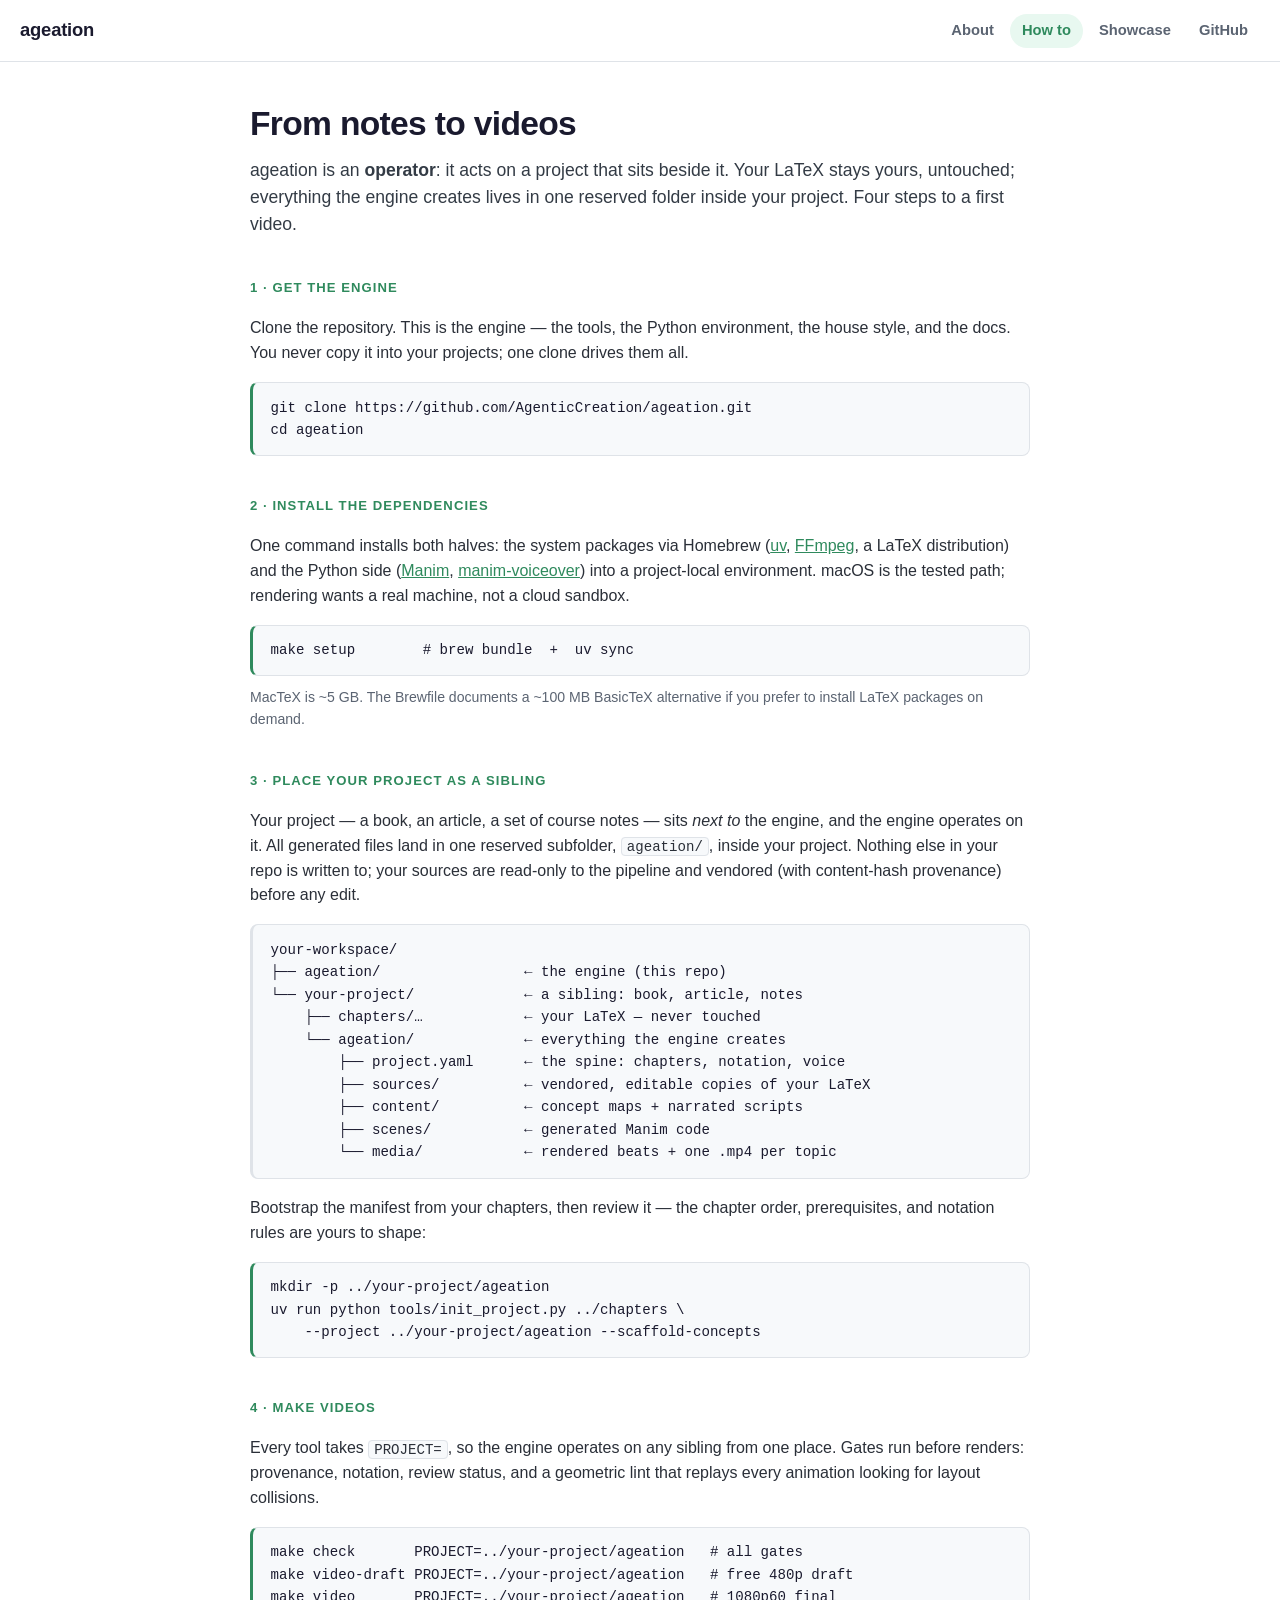
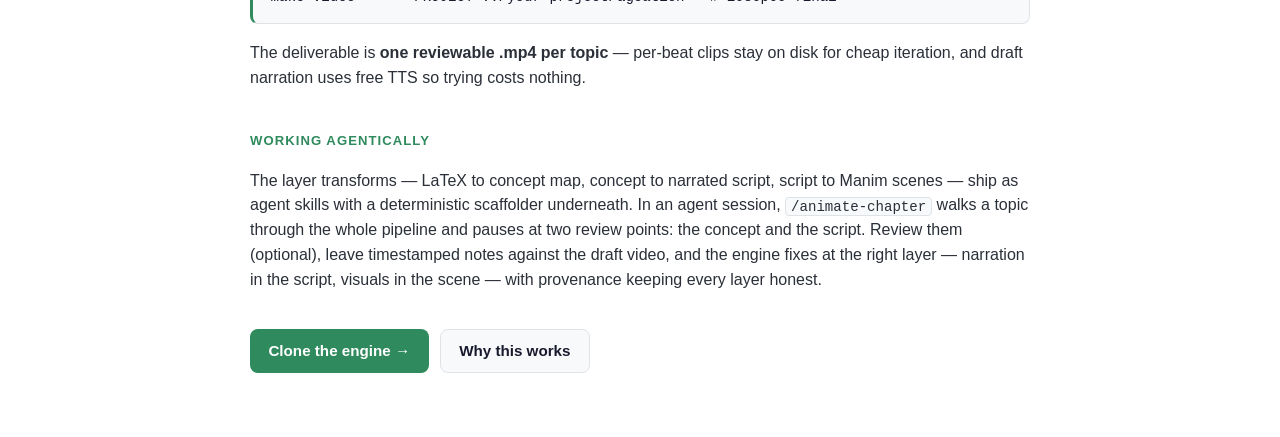
==== site/howto.html @ 99934d0f "Add the How-to tab: clone, install, sibling project, operate. A second page in the family style walk" ====
<!DOCTYPE html>
<html lang="en">
<head>
  <meta charset="utf-8" />
  <meta name="viewport" content="width=device-width, initial-scale=1" />
  <title>How to · ageation</title>
  <link rel="stylesheet" href="style.css" />
</head>
<body class="page-howto">
  <header class="nav">
    <a class="brand" href="index.html">ageation</a>
    <div class="links">
      <a href="index.html">About</a>
      <a href="howto.html" aria-current="page">How to</a>
      <a href="https://www.youtube.com/playlist?list=PLZzFXOuI8eaY">Showcase</a>
      <a href="https://github.com/AgenticCreation/ageation">GitHub</a>
    </div>
  </header>

  <main class="wrap">
    <section class="hero">
      <h1>From notes to videos</h1>
      <p class="lead">
        ageation is an <strong>operator</strong>: it acts on a project that sits
        beside it. Your LaTeX stays yours, untouched; everything the engine
        creates lives in one reserved folder inside your project. Four steps to
        a first video.
      </p>
    </section>

    <h2 class="section-title">1 · Get the engine</h2>
    <p class="desc">Clone the repository. This is the engine — the tools, the
      Python environment, the house style, and the docs. You never copy it
      into your projects; one clone drives them all.</p>
    <pre class="code"><code>git clone https://github.com/AgenticCreation/ageation.git
cd ageation</code></pre>

    <h2 class="section-title">2 · Install the dependencies</h2>
    <p class="desc">One command installs both halves: the system packages via
      Homebrew (<a href="https://docs.astral.sh/uv/">uv</a>,
      <a href="https://ffmpeg.org/">FFmpeg</a>, a LaTeX distribution) and the
      Python side (<a href="https://www.manim.community/">Manim</a>,
      <a href="https://voiceover.manim.community/">manim-voiceover</a>) into a
      project-local environment. macOS is the tested path; rendering wants a
      real machine, not a cloud sandbox.</p>
    <pre class="code"><code>make setup        # brew bundle  +  uv sync</code></pre>
    <p class="aside">MacTeX is ~5&nbsp;GB. The Brewfile documents a ~100&nbsp;MB
      BasicTeX alternative if you prefer to install LaTeX packages on demand.</p>

    <h2 class="section-title">3 · Place your project as a sibling</h2>
    <p class="desc">Your project — a book, an article, a set of course notes —
      sits <em>next to</em> the engine, and the engine operates on it. All
      generated files land in one reserved subfolder, <code>ageation/</code>,
      inside your project. Nothing else in your repo is written to; your
      sources are read-only to the pipeline and vendored (with content-hash
      provenance) before any edit.</p>
    <pre class="tree"><code>your-workspace/
├── ageation/                 ← the engine (this repo)
└── your-project/             ← a sibling: book, article, notes
    ├── chapters/…            ← your LaTeX — never touched
    └── ageation/             ← everything the engine creates
        ├── project.yaml      ← the spine: chapters, notation, voice
        ├── sources/          ← vendored, editable copies of your LaTeX
        ├── content/          ← concept maps + narrated scripts
        ├── scenes/           ← generated Manim code
        └── media/            ← rendered beats + one .mp4 per topic</code></pre>
    <p class="desc">Bootstrap the manifest from your chapters, then review it —
      the chapter order, prerequisites, and notation rules are yours to shape:</p>
    <pre class="code"><code>mkdir -p ../your-project/ageation
uv run python tools/init_project.py ../chapters \
    --project ../your-project/ageation --scaffold-concepts</code></pre>

    <h2 class="section-title">4 · Make videos</h2>
    <p class="desc">Every tool takes <code>PROJECT=</code>, so the engine
      operates on any sibling from one place. Gates run before renders:
      provenance, notation, review status, and a geometric lint that replays
      every animation looking for layout collisions.</p>
    <pre class="code"><code>make check       PROJECT=../your-project/ageation   # all gates
make video-draft PROJECT=../your-project/ageation   # free 480p draft
make video       PROJECT=../your-project/ageation   # 1080p60 final</code></pre>
    <p class="desc">The deliverable is <strong>one reviewable .mp4 per
      topic</strong> — per-beat clips stay on disk for cheap iteration, and
      draft narration uses free TTS so trying costs nothing.</p>

    <h2 class="section-title">Working agentically</h2>
    <p class="desc">The layer transforms — LaTeX to concept map, concept to
      narrated script, script to Manim scenes — ship as agent skills with a
      deterministic scaffolder underneath. In an agent session,
      <code>/animate-chapter</code> walks a topic through the whole pipeline
      and pauses at two review points: the concept and the script. Review them
      (optional), leave timestamped notes against the draft video, and the
      engine fixes at the right layer — narration in the script, visuals in
      the scene — with provenance keeping every layer honest.</p>

    <div class="cta">
      <a class="primary" href="https://github.com/AgenticCreation/ageation">Clone the engine →</a>
      <a class="secondary" href="index.html">Why this works</a>
    </div>
  </main>
</body>
</html>
---- site/style.css ----
/* ageation site — same family as the probability course site (same layout,
   typography, and components), with its own accent hue. */
:root {
  --ink: #1a1a2e;
  --muted: #5b6472;
  --accent: #2f8a5d;
  --accent-soft: #e8f8f0;
  --line: #dfe3e8;
  --bg: #ffffff;
  --card: #f7f9fb;
}
* { box-sizing: border-box; }
html, body { margin: 0; }
body {
  font-family: -apple-system, BlinkMacSystemFont, "Segoe UI", Roboto, Helvetica, Arial, sans-serif;
  color: var(--ink);
  background: var(--bg);
  line-height: 1.55;
}
a { color: var(--accent); }

/* ---- shared top nav ---- */
.nav {
  display: flex; align-items: center; justify-content: space-between;
  gap: 1rem; flex-wrap: wrap;
  padding: .85rem 1.25rem; border-bottom: 1px solid var(--line);
}
.nav .brand { font-weight: 700; font-size: 1.15rem; color: var(--ink); text-decoration: none; letter-spacing: -0.01em; }
.nav .links { display: flex; gap: .25rem; flex-wrap: wrap; }
.nav .links a {
  padding: .35rem .75rem; border-radius: 999px; text-decoration: none;
  color: var(--muted); font-size: .92rem; font-weight: 550;
}
.nav .links a:hover { background: var(--card); color: var(--ink); }
.nav .links a[aria-current="page"] { background: var(--accent-soft); color: var(--accent); }

/* ---- landing / About page ---- */
.wrap { max-width: 820px; margin: 0 auto; padding: 2.25rem 1.25rem 4rem; }
.hero h1 { font-size: 2.1rem; margin: 0 0 .4rem; letter-spacing: -0.02em; }
.hero .lead { font-size: 1.1rem; color: #333b45; margin: 0 0 1.1rem; }
.desc { margin: 0 0 1rem; color: #2a2f38; }
.section-title {
  font-size: .82rem; text-transform: uppercase; letter-spacing: .08em;
  color: var(--accent); font-weight: 700; margin: 2.5rem 0 1.1rem;
}
.objectives { counter-reset: obj; list-style: none; padding: 0; margin: 0; }
.objectives li { position: relative; padding: 0 0 1.15rem 2.7rem; margin: 0; color: #2a2f38; }
.objectives li::before {
  counter-increment: obj; content: counter(obj);
  position: absolute; left: 0; top: .05rem;
  width: 1.75rem; height: 1.75rem; border-radius: 50%;
  background: var(--accent-soft); color: var(--accent);
  font-weight: 700; font-size: .85rem;
  display: flex; align-items: center; justify-content: center;
}
.cta { display: flex; gap: .7rem; flex-wrap: wrap; margin-top: 2.25rem; }
.cta a {
  display: inline-flex; align-items: center; gap: .4rem;
  padding: .6rem 1.15rem; border-radius: 8px; text-decoration: none;
  font-weight: 600; font-size: .95rem;
}
.cta a.primary { background: var(--accent); color: #fff; }
.cta a.primary:hover { background: #226b46; }
.cta a.secondary { border: 1px solid var(--line); color: var(--ink); background: var(--card); }
.cta a.secondary:hover { border-color: var(--accent); }

/* ---- the "why now" syllogism ---- */
.syllogism {
  display: flex; flex-direction: column; gap: .55rem;
  margin: 0 0 1.25rem;
}
.syllogism .claim {
  background: var(--card); border: 1px solid var(--line);
  border-radius: 10px; padding: .7rem 1rem;
  font-size: 1.02rem; color: #2a2f38;
}
.syllogism .claim .term { font-weight: 700; color: var(--ink); }
.syllogism .claim a.term { color: var(--accent); text-decoration: none; }
.syllogism .claim a.term:hover { text-decoration: underline; }
.syllogism .conclusion {
  background: var(--accent-soft); border-color: var(--accent);
  color: var(--ink); font-weight: 600;
}

/* ---- how-to page ---- */
pre.code, pre.tree {
  background: var(--card); border: 1px solid var(--line);
  border-left: 3px solid var(--accent);
  border-radius: 8px; padding: .85rem 1.1rem;
  overflow-x: auto; margin: 0 0 1.1rem;
}
pre.code code, pre.tree code {
  font-family: ui-monospace, "SF Mono", SFMono-Regular, Menlo, Consolas, monospace;
  font-size: .88rem; color: var(--ink); line-height: 1.6;
}
pre.tree { border-left-color: var(--line); }
p.desc code, li code {
  font-family: ui-monospace, "SF Mono", SFMono-Regular, Menlo, Consolas, monospace;
  font-size: .88em; background: var(--card);
  border: 1px solid var(--line); border-radius: 4px; padding: .05em .35em;
}
.aside { font-size: .88rem; color: var(--muted); margin: -0.4rem 0 1.1rem; }

/* ---- under the hood ---- */
.chips { display: flex; flex-wrap: wrap; gap: .4rem; }
.chip { font-size: .82rem; padding: .2rem .6rem; border-radius: 999px; }
.chip.tool { background: var(--accent-soft); color: var(--accent); cursor: help; }
.chip.none { background: var(--card); color: var(--muted); }
.version { margin-top: .9rem; font-size: .85rem; color: var(--muted); }
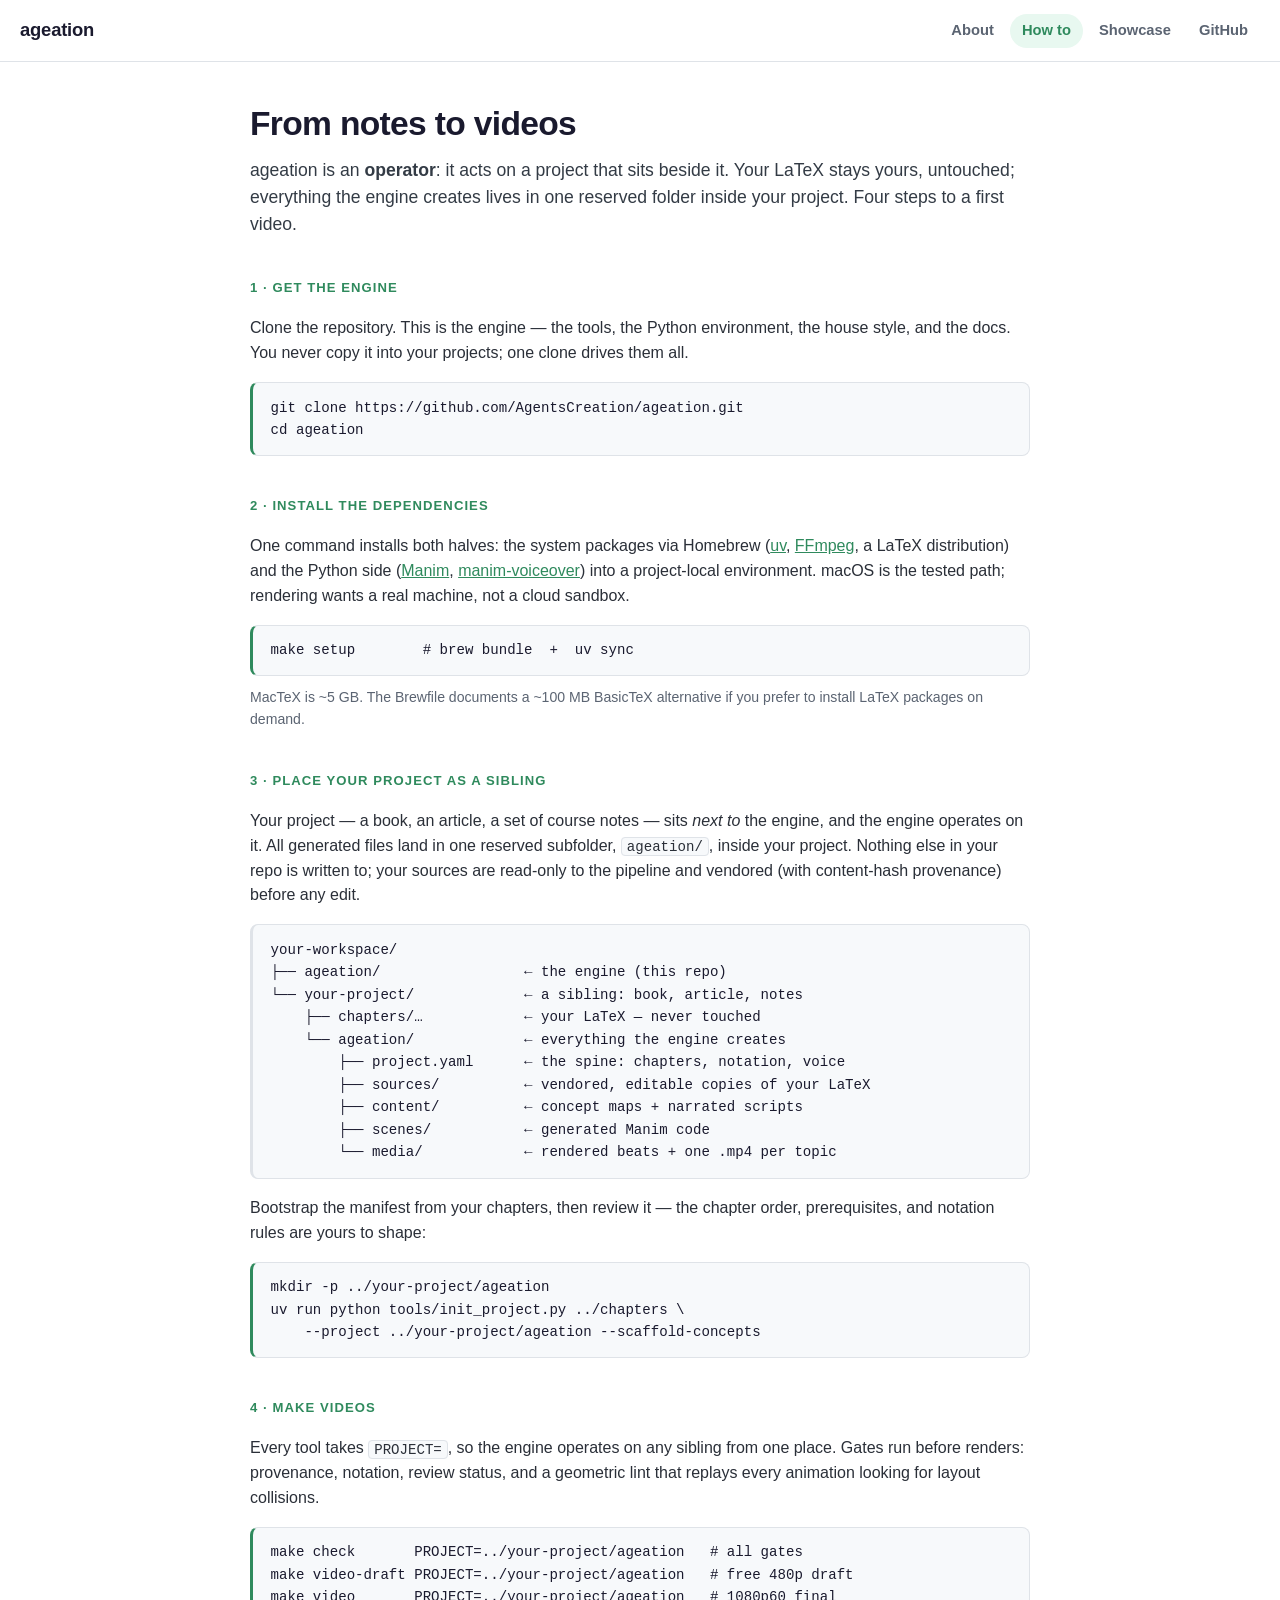
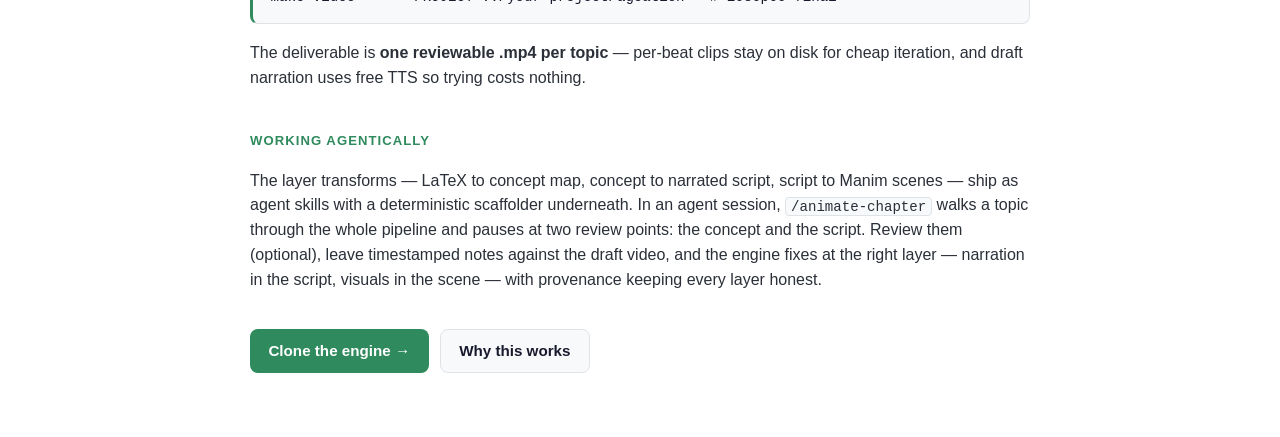
==== commit 64d0e373: "Site: static-only, drop the generated data strip, repoint links to AgentsCreation The About page's '" ====
--- a/site/howto.html
+++ b/site/howto.html
@@ -13,7 +13,7 @@
       <a href="index.html">About</a>
       <a href="howto.html" aria-current="page">How to</a>
       <a href="https://www.youtube.com/playlist?list=PLZzFXOuI8eaY">Showcase</a>
-      <a href="https://github.com/AgenticCreation/ageation">GitHub</a>
+      <a href="https://github.com/AgentsCreation/ageation">GitHub</a>
     </div>
   </header>
 
@@ -32,7 +32,7 @@
     <p class="desc">Clone the repository. This is the engine — the tools, the
       Python environment, the house style, and the docs. You never copy it
       into your projects; one clone drives them all.</p>
-    <pre class="code"><code>git clone https://github.com/AgenticCreation/ageation.git
+    <pre class="code"><code>git clone https://github.com/AgentsCreation/ageation.git
 cd ageation</code></pre>
 
     <h2 class="section-title">2 · Install the dependencies</h2>
@@ -93,7 +93,7 @@
       the scene — with provenance keeping every layer honest.</p>
 
     <div class="cta">
-      <a class="primary" href="https://github.com/AgenticCreation/ageation">Clone the engine →</a>
+      <a class="primary" href="https://github.com/AgentsCreation/ageation">Clone the engine →</a>
       <a class="secondary" href="index.html">Why this works</a>
     </div>
   </main>
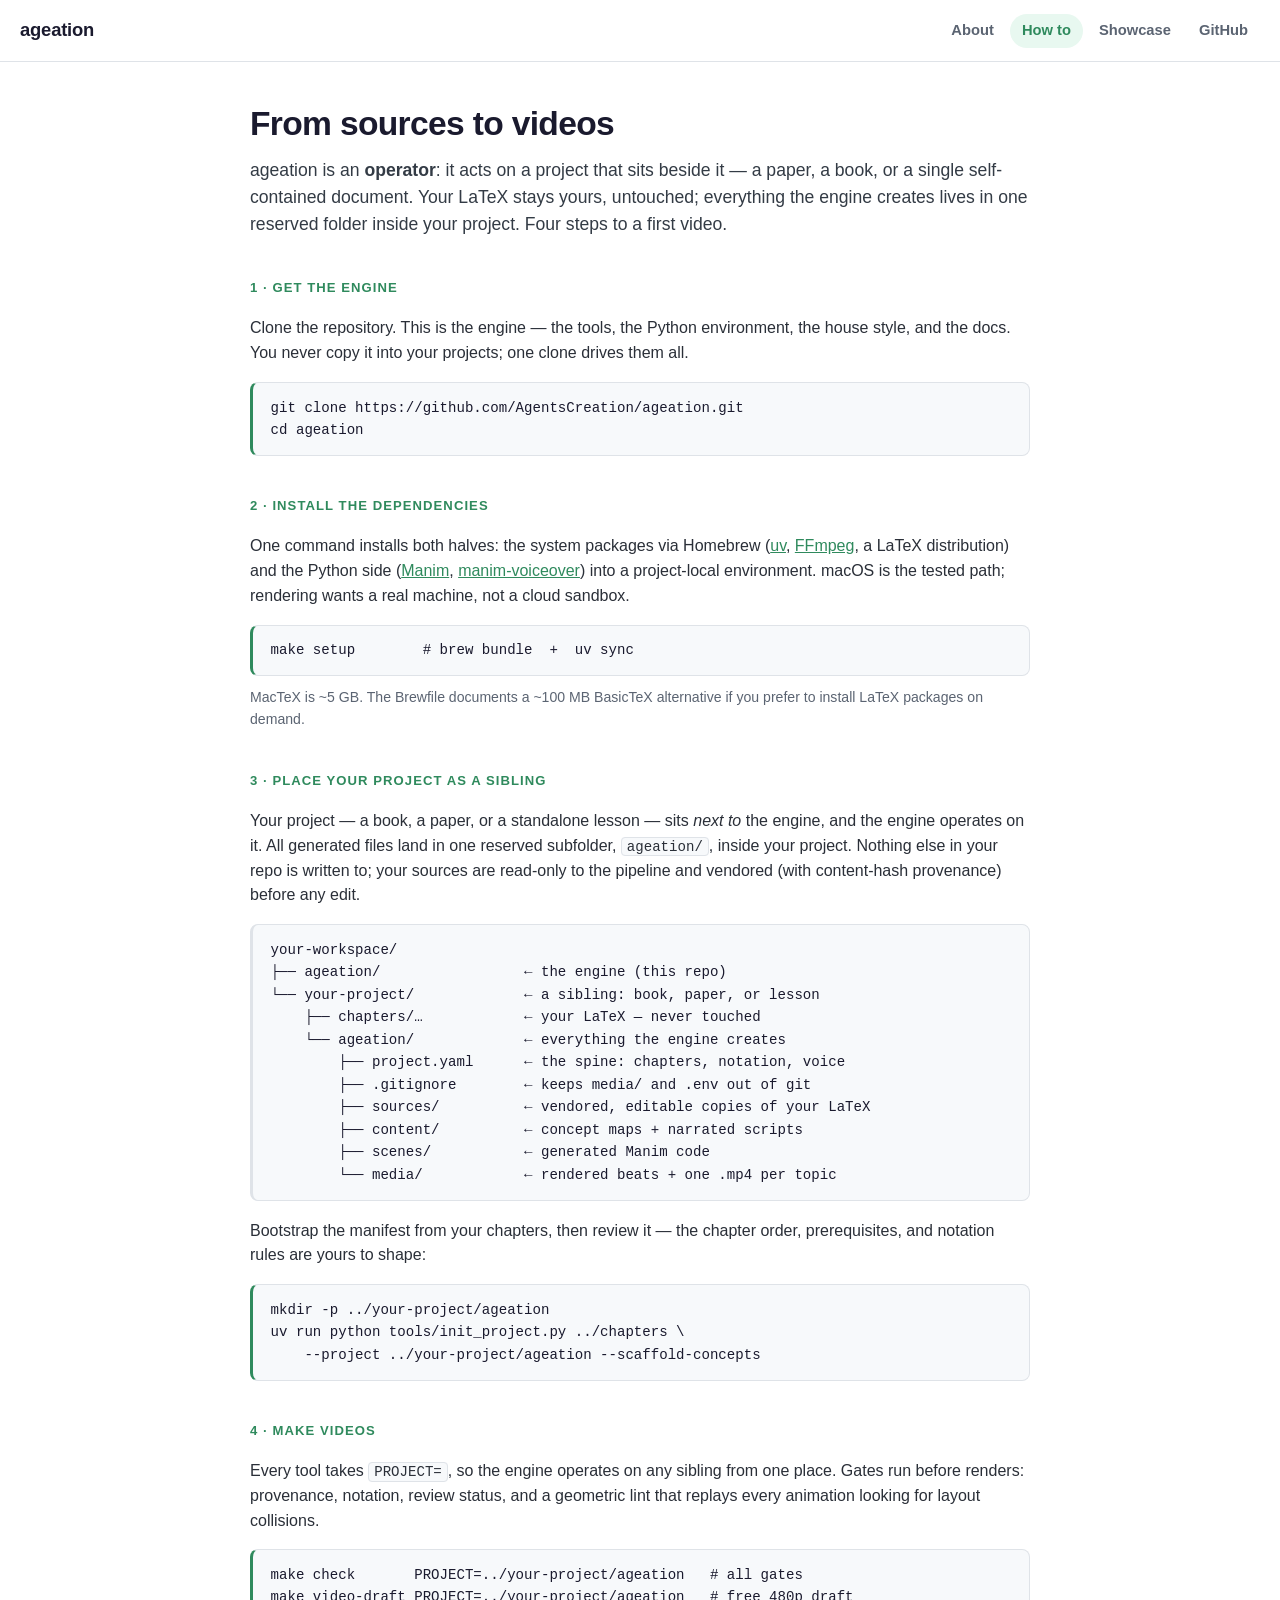
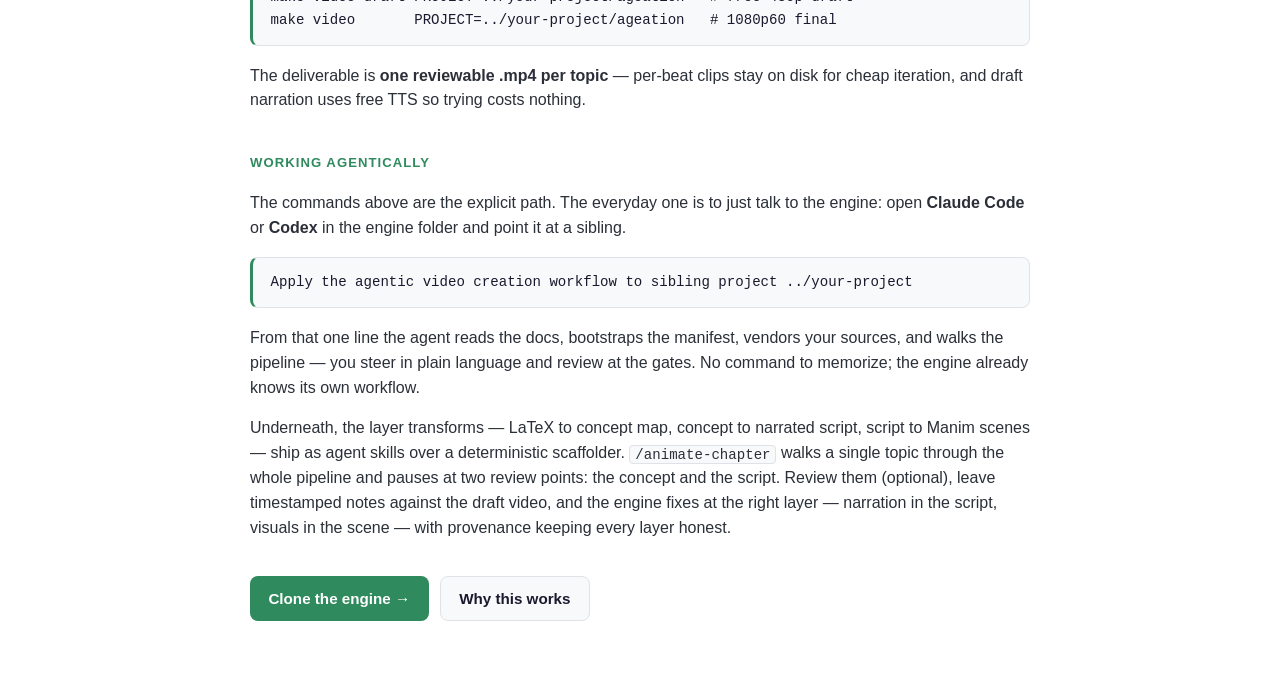
==== commit ef99fd51: "Update to site." ====
--- a/site/howto.html
+++ b/site/howto.html
@@ -12,19 +12,19 @@
     <div class="links">
       <a href="index.html">About</a>
       <a href="howto.html" aria-current="page">How to</a>
-      <a href="https://www.youtube.com/playlist?list=PLZzFXOuI8eaY">Showcase</a>
+      <a href="showcase.html">Showcase</a>
       <a href="https://github.com/AgentsCreation/ageation">GitHub</a>
     </div>
   </header>
 
   <main class="wrap">
     <section class="hero">
-      <h1>From notes to videos</h1>
+      <h1>From sources to videos</h1>
       <p class="lead">
         ageation is an <strong>operator</strong>: it acts on a project that sits
-        beside it. Your LaTeX stays yours, untouched; everything the engine
-        creates lives in one reserved folder inside your project. Four steps to
-        a first video.
+        beside it — a paper, a book, or a single self-contained document. Your
+        LaTeX stays yours, untouched; everything the engine creates lives in one
+        reserved folder inside your project. Four steps to a first video.
       </p>
     </section>
 
@@ -48,7 +48,7 @@
       BasicTeX alternative if you prefer to install LaTeX packages on demand.</p>
 
     <h2 class="section-title">3 · Place your project as a sibling</h2>
-    <p class="desc">Your project — a book, an article, a set of course notes —
+    <p class="desc">Your project — a book, a paper, or a standalone lesson —
       sits <em>next to</em> the engine, and the engine operates on it. All
       generated files land in one reserved subfolder, <code>ageation/</code>,
       inside your project. Nothing else in your repo is written to; your
@@ -56,10 +56,11 @@
       provenance) before any edit.</p>
     <pre class="tree"><code>your-workspace/
 ├── ageation/                 ← the engine (this repo)
-└── your-project/             ← a sibling: book, article, notes
+└── your-project/             ← a sibling: book, paper, or lesson
     ├── chapters/…            ← your LaTeX — never touched
     └── ageation/             ← everything the engine creates
         ├── project.yaml      ← the spine: chapters, notation, voice
+        ├── .gitignore        ← keeps media/ and .env out of git
         ├── sources/          ← vendored, editable copies of your LaTeX
         ├── content/          ← concept maps + narrated scripts
         ├── scenes/           ← generated Manim code
@@ -83,14 +84,22 @@
       draft narration uses free TTS so trying costs nothing.</p>
 
     <h2 class="section-title">Working agentically</h2>
-    <p class="desc">The layer transforms — LaTeX to concept map, concept to
-      narrated script, script to Manim scenes — ship as agent skills with a
-      deterministic scaffolder underneath. In an agent session,
-      <code>/animate-chapter</code> walks a topic through the whole pipeline
-      and pauses at two review points: the concept and the script. Review them
-      (optional), leave timestamped notes against the draft video, and the
-      engine fixes at the right layer — narration in the script, visuals in
-      the scene — with provenance keeping every layer honest.</p>
+    <p class="desc">The commands above are the explicit path. The everyday one
+      is to just talk to the engine: open <strong>Claude Code</strong> or
+      <strong>Codex</strong> in the engine folder and point it at a sibling.</p>
+    <pre class="code"><code>Apply the agentic video creation workflow to sibling project ../your-project</code></pre>
+    <p class="desc">From that one line the agent reads the docs, bootstraps the
+      manifest, vendors your sources, and walks the pipeline — you steer in
+      plain language and review at the gates. No command to memorize; the engine
+      already knows its own workflow.</p>
+    <p class="desc">Underneath, the layer transforms — LaTeX to concept map,
+      concept to narrated script, script to Manim scenes — ship as agent skills
+      over a deterministic scaffolder. <code>/animate-chapter</code> walks a
+      single topic through the whole pipeline and pauses at two review points:
+      the concept and the script. Review them (optional), leave timestamped
+      notes against the draft video, and the engine fixes at the right layer —
+      narration in the script, visuals in the scene — with provenance keeping
+      every layer honest.</p>
 
     <div class="cta">
       <a class="primary" href="https://github.com/AgentsCreation/ageation">Clone the engine →</a>
--- a/site/style.css
+++ b/site/style.css
@@ -101,9 +101,16 @@
 }
 .aside { font-size: .88rem; color: var(--muted); margin: -0.4rem 0 1.1rem; }
 
-/* ---- under the hood ---- */
-.chips { display: flex; flex-wrap: wrap; gap: .4rem; }
-.chip { font-size: .82rem; padding: .2rem .6rem; border-radius: 999px; }
-.chip.tool { background: var(--accent-soft); color: var(--accent); cursor: help; }
-.chip.none { background: var(--card); color: var(--muted); }
-.version { margin-top: .9rem; font-size: .85rem; color: var(--muted); }
+/* ---- showcase page ---- */
+.example { margin: 0 0 2.25rem; }
+.clip {
+  display: block; max-width: 360px;
+  border: 1px solid var(--line); border-radius: 12px; overflow: hidden;
+  text-decoration: none;
+  transition: border-color .15s ease, transform .15s ease, box-shadow .15s ease;
+}
+.clip:hover {
+  border-color: var(--accent); transform: translateY(-2px);
+  box-shadow: 0 8px 20px rgba(26, 26, 46, .09);
+}
+.clip img { display: block; width: 100%; aspect-ratio: 16 / 9; object-fit: cover; }
